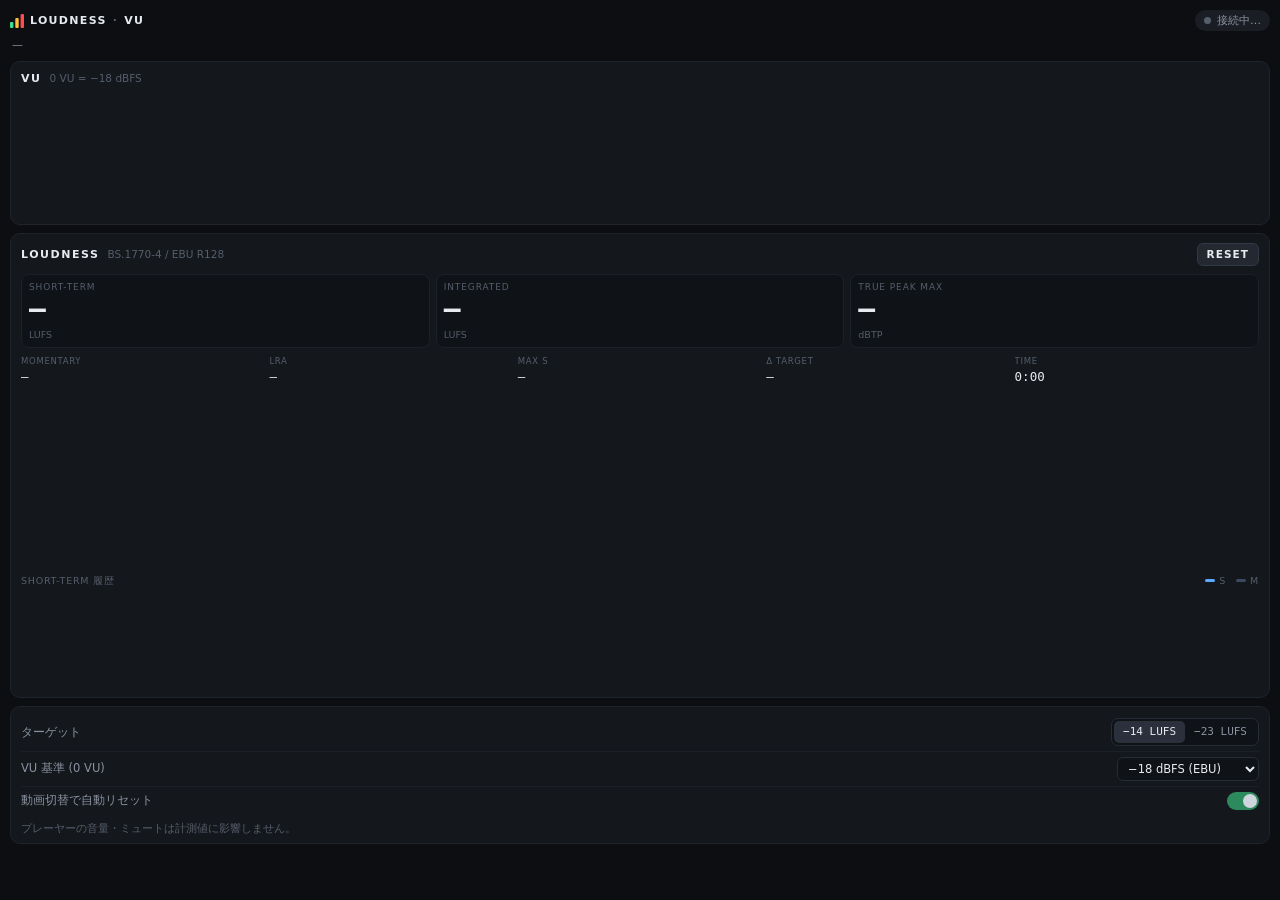
==== sidepanel/panel.html @ 613e08b9 "Add Loudness & VU meter Chrome extension Side panel meter for YouTube / HLS and any page media, meas" ====
<!doctype html>
<html lang="ja">
<head>
  <meta charset="utf-8">
  <meta name="viewport" content="width=device-width, initial-scale=1">
  <title>Loudness &amp; VU Meter</title>
  <link rel="stylesheet" href="panel.css">
</head>
<body>
  <header class="top">
    <div class="brand"><svg class="logo" viewBox="0 0 14 14" aria-hidden="true"><rect x="0" y="8" width="3.4" height="6" rx="1" fill="#3ee08f"/><rect x="5.3" y="4" width="3.4" height="10" rx="1" fill="#ffbf3c"/><rect x="10.6" y="0" width="3.4" height="14" rx="1" fill="#ff4d4f"/></svg>LOUDNESS<span class="dot">·</span>VU</div>
    <div class="status" id="status" data-kind="idle"><i></i><span>接続中…</span></div>
  </header>
  <div class="source" id="source" title="">—</div>
  <div class="notice" id="notice" hidden></div>

  <section class="card">
    <div class="card-head">
      <h2>VU</h2>
      <span class="sub" id="vuRefLabel">0 VU = −18 dBFS</span>
    </div>
    <canvas id="vu" class="cv-vu"></canvas>
  </section>

  <section class="card">
    <div class="card-head">
      <h2>LOUDNESS</h2>
      <span class="sub">BS.1770-4 / EBU R128</span>
      <button id="reset" class="btn" type="button" title="Integrated・最大値・LRA をリセット">RESET</button>
    </div>

    <div class="readouts">
      <div class="ro" id="roS"><label>SHORT-TERM</label><b>—</b><small>LUFS</small></div>
      <div class="ro" id="roI"><label>INTEGRATED</label><b>—</b><small>LUFS</small></div>
      <div class="ro" id="roTP"><label>TRUE PEAK MAX</label><b>—</b><small>dBTP</small></div>
    </div>

    <dl class="minis">
      <div><dt>MOMENTARY</dt><dd id="miM">—</dd></div>
      <div><dt>LRA</dt><dd id="miLRA">—</dd></div>
      <div><dt>MAX S</dt><dd id="miMaxS">—</dd></div>
      <div><dt>Δ TARGET</dt><dd id="miDelta">—</dd></div>
      <div><dt>TIME</dt><dd id="miTime">0:00</dd></div>
    </dl>

    <canvas id="bars" class="cv-bars"></canvas>
    <div class="hist-head"><span>SHORT-TERM 履歴</span><span class="legend"><i class="lg-s"></i>S <i class="lg-m"></i>M</span></div>
    <canvas id="hist" class="cv-hist"></canvas>
  </section>

  <section class="settings">
    <div class="row">
      <span class="lbl">ターゲット</span>
      <div class="seg" id="target" role="radiogroup">
        <button type="button" data-v="-14" role="radio">−14 LUFS</button>
        <button type="button" data-v="-23" role="radio">−23 LUFS</button>
      </div>
    </div>
    <div class="row">
      <label class="lbl" for="vuRef">VU 基準 (0 VU)</label>
      <select id="vuRef">
        <option value="-12">−12 dBFS</option>
        <option value="-14">−14 dBFS</option>
        <option value="-16">−16 dBFS</option>
        <option value="-18">−18 dBFS (EBU)</option>
        <option value="-20">−20 dBFS (SMPTE)</option>
      </select>
    </div>
    <div class="row">
      <label class="lbl" for="autoReset">動画切替で自動リセット</label>
      <input type="checkbox" id="autoReset" class="toggle">
    </div>
    <p class="foot" id="foot">プレーヤーの音量・ミュートは計測値に影響しません。</p>
  </section>

  <script src="panel.js"></script>
</body>
</html>
---- sidepanel/panel.css ----
:root {
  --bg: #0c0e11;
  --card: #14171c;
  --card-edge: #1f242b;
  --ink: #e7ebf0;
  --ink-dim: #8a93a0;
  --ink-faint: #555e6b;
  --green: #3ee08f;
  --amber: #ffbf3c;
  --red: #ff4d4f;
  --blue: #5aa9ff;
  --mono: ui-monospace, "SF Mono", "JetBrains Mono", Menlo, Consolas, monospace;
  color-scheme: dark;
}

* { box-sizing: border-box; }

html, body {
  margin: 0;
  background: var(--bg);
  color: var(--ink);
  font: 12px/1.4 system-ui, -apple-system, "Hiragino Sans", "Segoe UI", sans-serif;
  -webkit-font-smoothing: antialiased;
}

body { padding: 10px 10px 14px; min-width: 260px; }

.top {
  display: flex;
  align-items: center;
  justify-content: space-between;
  gap: 8px;
}

.brand {
  display: flex;
  align-items: center;
  gap: 6px;
  font-weight: 700;
  letter-spacing: 0.12em;
  font-size: 11px;
}
.brand .dot { color: var(--ink-faint); }
.logo { display: block; width: 14px; height: 14px; }

.status {
  display: flex;
  align-items: center;
  gap: 6px;
  padding: 3px 9px;
  border-radius: 999px;
  background: #1a1e24;
  color: var(--ink-dim);
  font-size: 11px;
  white-space: nowrap;
  max-width: 62%;
  overflow: hidden;
}
.status span { overflow: hidden; text-overflow: ellipsis; }
.status i {
  flex: none;
  width: 7px;
  height: 7px;
  border-radius: 50%;
  background: var(--ink-faint);
}
.status[data-kind="live"] { color: var(--ink); }
.status[data-kind="live"] i { background: var(--green); box-shadow: 0 0 6px var(--green); }
.status[data-kind="wait"] i { background: var(--amber); }
.status[data-kind="error"] i { background: var(--red); }

.source {
  margin: 6px 2px 8px;
  color: var(--ink-dim);
  font-size: 11px;
  white-space: nowrap;
  overflow: hidden;
  text-overflow: ellipsis;
}

.notice {
  margin: 0 0 8px;
  padding: 8px 10px;
  border-radius: 8px;
  background: #2a2112;
  border: 1px solid #4a3a17;
  color: #ffd98a;
  font-size: 11.5px;
}

.card {
  background: var(--card);
  border: 1px solid var(--card-edge);
  border-radius: 10px;
  padding: 9px 10px 10px;
  margin-bottom: 8px;
}

.card-head {
  display: flex;
  align-items: baseline;
  gap: 8px;
  margin-bottom: 8px;
}
.card-head h2 {
  margin: 0;
  font-size: 11px;
  letter-spacing: 0.14em;
  font-weight: 700;
}
.card-head .sub { color: var(--ink-faint); font-size: 10.5px; flex: 1; }

.btn {
  font: inherit;
  font-size: 10.5px;
  font-weight: 700;
  letter-spacing: 0.1em;
  color: var(--ink);
  background: #232831;
  border: 1px solid #323946;
  border-radius: 6px;
  padding: 3px 9px;
  cursor: pointer;
}
.btn:hover { background: #2b313c; }
.btn:active { transform: translateY(1px); }

canvas { display: block; width: 100%; }
.cv-vu { height: 120px; }
.cv-bars { height: 168px; margin-top: 10px; }
.cv-hist { height: 96px; }

.readouts {
  display: grid;
  grid-template-columns: repeat(3, 1fr);
  gap: 6px;
}
.ro {
  background: #0f1216;
  border: 1px solid #1c2128;
  border-radius: 8px;
  padding: 6px 7px 5px;
  min-width: 0;
}
.ro label {
  display: block;
  font-size: 9px;
  letter-spacing: 0.1em;
  color: var(--ink-faint);
  white-space: nowrap;
  overflow: hidden;
  text-overflow: ellipsis;
}
.ro b {
  display: block;
  font-family: var(--mono);
  font-variant-numeric: tabular-nums;
  font-size: clamp(18px, 7vw, 28px);
  font-weight: 600;
  line-height: 1.15;
  letter-spacing: -0.02em;
  color: var(--ink);
  transition: color 0.2s;
}
.ro small { color: var(--ink-faint); font-size: 9.5px; }
.ro[data-tone="ok"] b { color: var(--green); }
.ro[data-tone="warn"] b { color: var(--amber); }
.ro[data-tone="over"] b { color: var(--red); }

.minis {
  display: grid;
  grid-template-columns: repeat(5, 1fr);
  gap: 4px;
  margin: 8px 0 0;
}
.minis div { min-width: 0; }
.minis dt {
  font-size: 8.5px;
  letter-spacing: 0.08em;
  color: var(--ink-faint);
  white-space: nowrap;
  overflow: hidden;
  text-overflow: ellipsis;
}
.minis dd {
  margin: 0;
  font-family: var(--mono);
  font-variant-numeric: tabular-nums;
  font-size: 12.5px;
  color: var(--ink);
  white-space: nowrap;
}

.hist-head {
  display: flex;
  justify-content: space-between;
  margin: 10px 0 4px;
  font-size: 9.5px;
  letter-spacing: 0.08em;
  color: var(--ink-faint);
}
.legend { display: flex; align-items: center; gap: 4px; }
.legend i { display: inline-block; width: 10px; height: 3px; border-radius: 2px; margin-left: 6px; }
.lg-s { background: var(--blue); }
.lg-m { background: #3a4a60; }

.settings {
  background: var(--card);
  border: 1px solid var(--card-edge);
  border-radius: 10px;
  padding: 6px 10px 8px;
}
.row {
  display: flex;
  align-items: center;
  justify-content: space-between;
  gap: 8px;
  padding: 5px 0;
  border-bottom: 1px solid #1b2027;
}
.row:last-of-type { border-bottom: 0; }
.lbl { color: var(--ink-dim); font-size: 11.5px; }

.seg { display: flex; background: #0f1216; border: 1px solid #262c35; border-radius: 7px; padding: 2px; }
.seg button {
  font: inherit;
  font-size: 11px;
  font-family: var(--mono);
  color: var(--ink-dim);
  background: transparent;
  border: 0;
  border-radius: 5px;
  padding: 3px 9px;
  cursor: pointer;
}
.seg button[aria-checked="true"] { background: #2a313c; color: var(--ink); }

select {
  font: inherit;
  font-size: 11.5px;
  color: var(--ink);
  background: #0f1216;
  border: 1px solid #262c35;
  border-radius: 6px;
  padding: 3px 6px;
}

.toggle {
  appearance: none;
  width: 32px;
  height: 18px;
  border-radius: 999px;
  background: #2a2f37;
  position: relative;
  cursor: pointer;
  transition: background 0.15s;
  margin: 0;
}
.toggle::after {
  content: "";
  position: absolute;
  top: 2px;
  left: 2px;
  width: 14px;
  height: 14px;
  border-radius: 50%;
  background: #cfd5dc;
  transition: transform 0.15s;
}
.toggle:checked { background: #2c8a5c; }
.toggle:checked::after { transform: translateX(14px); }

button:focus-visible, select:focus-visible, .toggle:focus-visible {
  outline: 2px solid var(--blue);
  outline-offset: 1px;
}

.foot { margin: 6px 0 0; color: var(--ink-faint); font-size: 10.5px; }
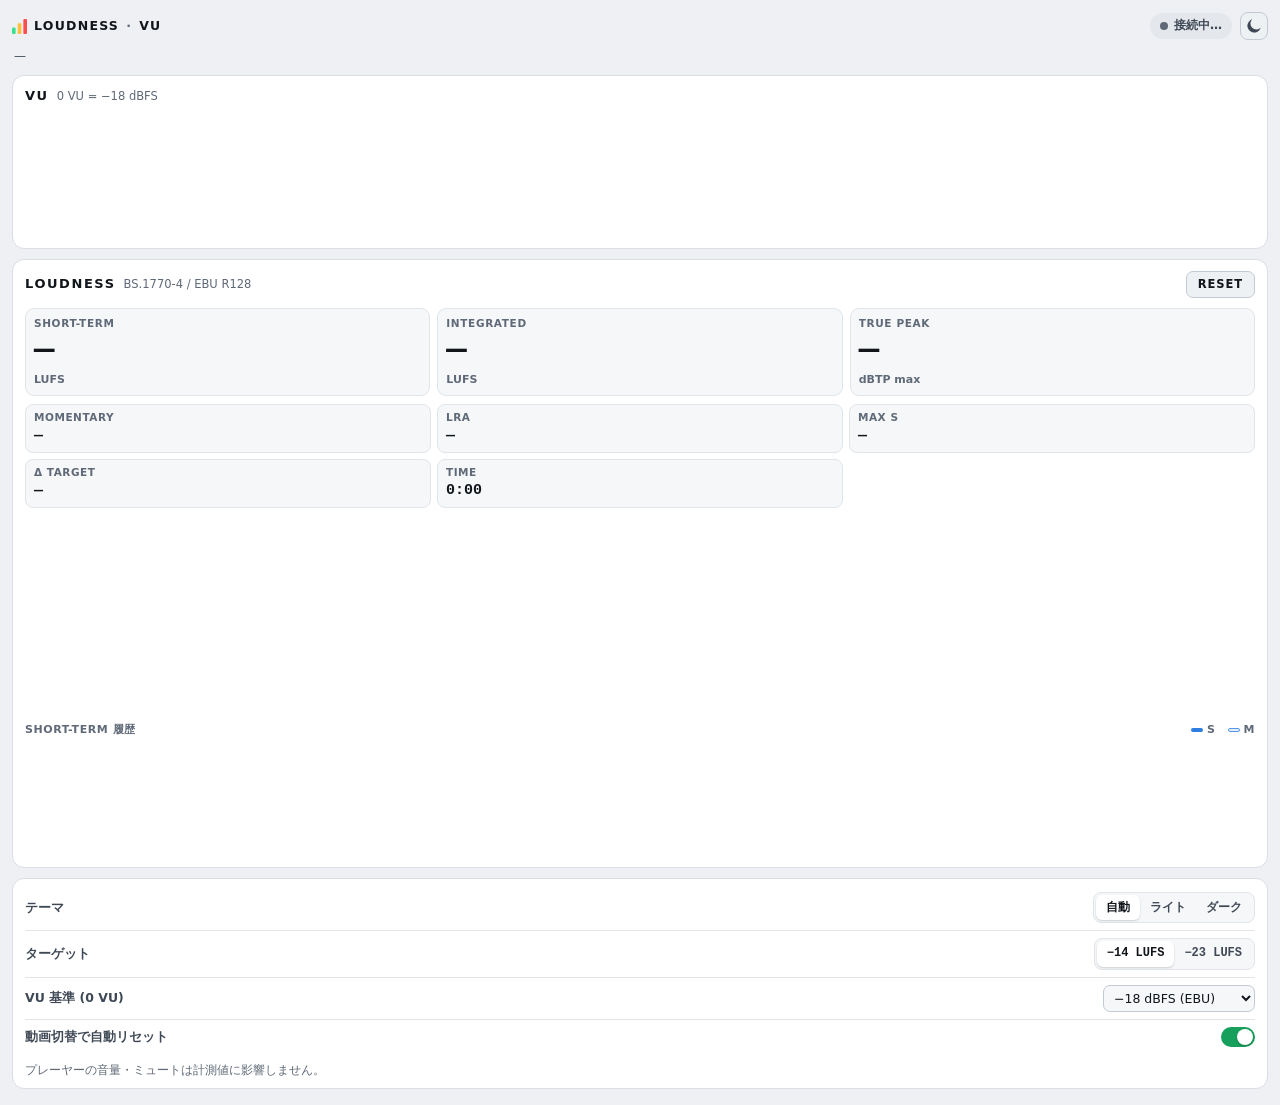
==== commit 83d8b0d2: "Improve side panel readability and add light/dark theme - Raise minimum text sizes (labels 10.5px+, " ====
--- a/sidepanel/panel.html
+++ b/sidepanel/panel.html
@@ -10,6 +10,10 @@
   <header class="top">
     <div class="brand"><svg class="logo" viewBox="0 0 14 14" aria-hidden="true"><rect x="0" y="8" width="3.4" height="6" rx="1" fill="#3ee08f"/><rect x="5.3" y="4" width="3.4" height="10" rx="1" fill="#ffbf3c"/><rect x="10.6" y="0" width="3.4" height="14" rx="1" fill="#ff4d4f"/></svg>LOUDNESS<span class="dot">·</span>VU</div>
     <div class="status" id="status" data-kind="idle"><i></i><span>接続中…</span></div>
+    <button id="themeBtn" class="icon-btn" type="button" title="ライト / ダーク切替" aria-label="ライト / ダーク切替">
+      <svg class="ic-moon" viewBox="0 0 16 16" aria-hidden="true"><path fill="currentColor" d="M6.2 1.3a6.8 6.8 0 1 0 8.5 8.5A5.6 5.6 0 0 1 6.2 1.3z"/></svg>
+      <svg class="ic-sun" viewBox="0 0 16 16" aria-hidden="true"><g fill="none" stroke="currentColor" stroke-width="1.6" stroke-linecap="round"><circle cx="8" cy="8" r="3"/><path d="M8 1v1.6M8 13.4V15M1 8h1.6M13.4 8H15M3 3l1.1 1.1M11.9 11.9 13 13M3 13l1.1-1.1M11.9 4.1 13 3"/></g></svg>
+    </button>
   </header>
   <div class="source" id="source" title="">—</div>
   <div class="notice" id="notice" hidden></div>
@@ -32,7 +36,7 @@
     <div class="readouts">
       <div class="ro" id="roS"><label>SHORT-TERM</label><b>—</b><small>LUFS</small></div>
       <div class="ro" id="roI"><label>INTEGRATED</label><b>—</b><small>LUFS</small></div>
-      <div class="ro" id="roTP"><label>TRUE PEAK MAX</label><b>—</b><small>dBTP</small></div>
+      <div class="ro" id="roTP"><label>TRUE PEAK</label><b>—</b><small>dBTP max</small></div>
     </div>
 
     <dl class="minis">
@@ -50,8 +54,16 @@
 
   <section class="settings">
     <div class="row">
+      <span class="lbl">テーマ</span>
+      <div class="seg" id="theme" role="radiogroup">
+        <button type="button" data-v="auto" role="radio">自動</button>
+        <button type="button" data-v="light" role="radio">ライト</button>
+        <button type="button" data-v="dark" role="radio">ダーク</button>
+      </div>
+    </div>
+    <div class="row">
       <span class="lbl">ターゲット</span>
-      <div class="seg" id="target" role="radiogroup">
+      <div class="seg mono" id="target" role="radiogroup">
         <button type="button" data-v="-14" role="radio">−14 LUFS</button>
         <button type="button" data-v="-23" role="radio">−23 LUFS</button>
       </div>
--- a/sidepanel/panel.css
+++ b/sidepanel/panel.css
@@ -1,15 +1,148 @@
+/* Theme tokens: light by default, dark via OS preference (auto) or data-theme. */
 :root {
+  --bg: #eef0f3;
+  --card: #ffffff;
+  --card-edge: #d9dee5;
+  --inset: #f5f7f9;
+  --inset-edge: #e1e5ea;
+  --ink: #12161b;
+  --ink-dim: #3f4855;
+  --ink-faint: #5f6977;
+  --chip: #e4e8ed;
+  --btn: #eef1f4;
+  --btn-edge: #c3cad4;
+  --btn-hover: #e2e6eb;
+  --seg-on: #ffffff;
+  --seg-on-shadow: 0 1px 2px rgba(18, 22, 27, 0.18);
+  --tone-ok: #0b8a50;
+  --tone-warn: #a35f00;
+  --tone-over: #cf2228;
+  --live: #16b665;
+  --wait: #d18b00;
+  --notice-bg: #fff4dc;
+  --notice-edge: #efcf86;
+  --notice-ink: #5c3f00;
+  --focus: #2f7de1;
+  --toggle-off: #c3cad4;
+  --toggle-on: #16a05c;
+
+  /* Canvas colours (read by panel.js). */
+  --cv-bezel: #c9ced6;
+  --cv-track: #e8ebef;
+  --cv-groove: rgba(255, 255, 255, 0.6);
+  --cv-grid: #e1e5ea;
+  --cv-axis: #5f6977;
+  --cv-label: #3f4855;
+  --cv-hist-bg: #f5f7f9;
+  --cv-hist-m: rgba(47, 125, 225, 0.16);
+  --cv-hist-s: #2f7de1;
+  --cv-target: #c27c00;
+  --cv-over: #d1262a;
+  --cv-hold: #12161b;
+  --meter-lo: #1d9a5e;
+  --meter-ok: #2fc77a;
+  --meter-warn: #f0a90a;
+  --meter-over: #e5383b;
+
+  --sun: none;
+  --moon: block;
+  --mono: ui-monospace, "SF Mono", "JetBrains Mono", Menlo, Consolas, monospace;
+  color-scheme: light;
+}
+
+@media (prefers-color-scheme: dark) {
+  :root:not([data-theme="light"]) {
+    --bg: #0c0e11;
+    --card: #15181d;
+    --card-edge: #252b33;
+    --inset: #0f1216;
+    --inset-edge: #232931;
+    --ink: #eef1f5;
+    --ink-dim: #b3bcc8;
+    --ink-faint: #8d98a6;
+    --chip: #1d2229;
+    --btn: #232831;
+    --btn-edge: #3a4250;
+    --btn-hover: #2b313c;
+    --seg-on: #2f3743;
+    --seg-on-shadow: none;
+    --tone-ok: #4be89a;
+    --tone-warn: #ffc54d;
+    --tone-over: #ff5f61;
+    --live: #3ee08f;
+    --wait: #ffbf3c;
+    --notice-bg: #2a2112;
+    --notice-edge: #4a3a17;
+    --notice-ink: #ffd98a;
+    --focus: #5aa9ff;
+    --toggle-off: #39404b;
+    --toggle-on: #2c8a5c;
+    --cv-bezel: #08090b;
+    --cv-track: #0d1014;
+    --cv-groove: rgba(13, 16, 20, 0.55);
+    --cv-grid: #232a33;
+    --cv-axis: #8d98a6;
+    --cv-label: #b3bcc8;
+    --cv-hist-bg: #0f1216;
+    --cv-hist-m: rgba(90, 169, 255, 0.2);
+    --cv-hist-s: #5aa9ff;
+    --cv-target: #ffbf3c;
+    --cv-over: #ff4d4f;
+    --cv-hold: #eef1f5;
+    --meter-lo: #1f8a58;
+    --meter-ok: #3ee08f;
+    --meter-warn: #ffbf3c;
+    --meter-over: #ff4d4f;
+    --sun: block;
+    --moon: none;
+    color-scheme: dark;
+  }
+}
+
+:root[data-theme="dark"] {
   --bg: #0c0e11;
-  --card: #14171c;
-  --card-edge: #1f242b;
-  --ink: #e7ebf0;
-  --ink-dim: #8a93a0;
-  --ink-faint: #555e6b;
-  --green: #3ee08f;
-  --amber: #ffbf3c;
-  --red: #ff4d4f;
-  --blue: #5aa9ff;
-  --mono: ui-monospace, "SF Mono", "JetBrains Mono", Menlo, Consolas, monospace;
+  --card: #15181d;
+  --card-edge: #252b33;
+  --inset: #0f1216;
+  --inset-edge: #232931;
+  --ink: #eef1f5;
+  --ink-dim: #b3bcc8;
+  --ink-faint: #8d98a6;
+  --chip: #1d2229;
+  --btn: #232831;
+  --btn-edge: #3a4250;
+  --btn-hover: #2b313c;
+  --seg-on: #2f3743;
+  --seg-on-shadow: none;
+  --tone-ok: #4be89a;
+  --tone-warn: #ffc54d;
+  --tone-over: #ff5f61;
+  --live: #3ee08f;
+  --wait: #ffbf3c;
+  --notice-bg: #2a2112;
+  --notice-edge: #4a3a17;
+  --notice-ink: #ffd98a;
+  --focus: #5aa9ff;
+  --toggle-off: #39404b;
+  --toggle-on: #2c8a5c;
+  --cv-bezel: #08090b;
+  --cv-track: #0d1014;
+  --cv-groove: rgba(13, 16, 20, 0.55);
+  --cv-grid: #232a33;
+  --cv-axis: #8d98a6;
+  --cv-label: #b3bcc8;
+  --cv-hist-bg: #0f1216;
+  --cv-hist-m: rgba(90, 169, 255, 0.2);
+  --cv-hist-s: #5aa9ff;
+  --cv-target: #ffbf3c;
+  --cv-over: #ff4d4f;
+  --cv-hold: #eef1f5;
+  --meter-lo: #1f8a58;
+  --meter-ok: #3ee08f;
+  --meter-warn: #ffbf3c;
+  --meter-over: #ff4d4f;
+  --sun: block;
+  --moon: none;
   color-scheme: dark;
 }
 
@@ -19,133 +152,154 @@
   margin: 0;
   background: var(--bg);
   color: var(--ink);
-  font: 12px/1.4 system-ui, -apple-system, "Hiragino Sans", "Segoe UI", sans-serif;
+  font: 13px/1.45 system-ui, -apple-system, "Hiragino Sans", "Segoe UI", sans-serif;
   -webkit-font-smoothing: antialiased;
 }
 
-body { padding: 10px 10px 14px; min-width: 260px; }
+body { padding: 12px 12px 16px; min-width: 260px; }
 
 .top {
   display: flex;
   align-items: center;
-  justify-content: space-between;
   gap: 8px;
 }
 
 .brand {
   display: flex;
   align-items: center;
+  gap: 7px;
+  font-weight: 700;
+  letter-spacing: 0.1em;
+  font-size: 12.5px;
+  flex: 1;
+  min-width: 0;
+}
+.brand .dot { color: var(--ink-faint); }
+.logo { display: block; width: 15px; height: 15px; flex: none; }
+
+.status {
+  display: flex;
+  align-items: center;
   gap: 6px;
-  font-weight: 700;
-  letter-spacing: 0.12em;
-  font-size: 11px;
-}
-.brand .dot { color: var(--ink-faint); }
-.logo { display: block; width: 14px; height: 14px; }
-
-.status {
-  display: flex;
-  align-items: center;
-  gap: 6px;
-  padding: 3px 9px;
+  padding: 4px 10px;
   border-radius: 999px;
-  background: #1a1e24;
+  background: var(--chip);
   color: var(--ink-dim);
-  font-size: 11px;
+  font-size: 12px;
+  font-weight: 600;
   white-space: nowrap;
-  max-width: 62%;
+  max-width: 55%;
   overflow: hidden;
 }
 .status span { overflow: hidden; text-overflow: ellipsis; }
 .status i {
   flex: none;
-  width: 7px;
-  height: 7px;
+  width: 8px;
+  height: 8px;
   border-radius: 50%;
   background: var(--ink-faint);
 }
 .status[data-kind="live"] { color: var(--ink); }
-.status[data-kind="live"] i { background: var(--green); box-shadow: 0 0 6px var(--green); }
-.status[data-kind="wait"] i { background: var(--amber); }
-.status[data-kind="error"] i { background: var(--red); }
+.status[data-kind="live"] i { background: var(--live); box-shadow: 0 0 6px var(--live); }
+.status[data-kind="wait"] i { background: var(--wait); }
+.status[data-kind="error"] i { background: var(--tone-over); }
+
+.icon-btn {
+  flex: none;
+  display: grid;
+  place-items: center;
+  width: 28px;
+  height: 28px;
+  padding: 0;
+  color: var(--ink-dim);
+  background: var(--btn);
+  border: 1px solid var(--btn-edge);
+  border-radius: 8px;
+  cursor: pointer;
+}
+.icon-btn:hover { background: var(--btn-hover); color: var(--ink); }
+.icon-btn svg { width: 16px; height: 16px; }
+.ic-sun { display: var(--sun); }
+.ic-moon { display: var(--moon); }
 
 .source {
-  margin: 6px 2px 8px;
+  margin: 8px 2px 10px;
   color: var(--ink-dim);
-  font-size: 11px;
+  font-size: 12px;
   white-space: nowrap;
   overflow: hidden;
   text-overflow: ellipsis;
 }
 
 .notice {
-  margin: 0 0 8px;
-  padding: 8px 10px;
+  margin: 0 0 10px;
+  padding: 9px 11px;
   border-radius: 8px;
-  background: #2a2112;
-  border: 1px solid #4a3a17;
-  color: #ffd98a;
-  font-size: 11.5px;
+  background: var(--notice-bg);
+  border: 1px solid var(--notice-edge);
+  color: var(--notice-ink);
+  font-size: 12.5px;
 }
 
 .card {
   background: var(--card);
   border: 1px solid var(--card-edge);
-  border-radius: 10px;
-  padding: 9px 10px 10px;
-  margin-bottom: 8px;
+  border-radius: 12px;
+  padding: 11px 12px 12px;
+  margin-bottom: 10px;
 }
 
 .card-head {
   display: flex;
-  align-items: baseline;
+  align-items: center;
   gap: 8px;
-  margin-bottom: 8px;
+  margin-bottom: 10px;
 }
 .card-head h2 {
   margin: 0;
-  font-size: 11px;
-  letter-spacing: 0.14em;
-  font-weight: 700;
-}
-.card-head .sub { color: var(--ink-faint); font-size: 10.5px; flex: 1; }
+  font-size: 13px;
+  letter-spacing: 0.12em;
+  font-weight: 700;
+}
+.card-head .sub { color: var(--ink-faint); font-size: 11.5px; flex: 1; }
 
 .btn {
   font: inherit;
-  font-size: 10.5px;
-  font-weight: 700;
-  letter-spacing: 0.1em;
+  font-size: 11.5px;
+  font-weight: 700;
+  letter-spacing: 0.08em;
   color: var(--ink);
-  background: #232831;
-  border: 1px solid #323946;
-  border-radius: 6px;
-  padding: 3px 9px;
+  background: var(--btn);
+  border: 1px solid var(--btn-edge);
+  border-radius: 7px;
+  padding: 4px 11px;
   cursor: pointer;
 }
-.btn:hover { background: #2b313c; }
+.btn:hover { background: var(--btn-hover); }
 .btn:active { transform: translateY(1px); }
 
 canvas { display: block; width: 100%; }
 .cv-vu { height: 120px; }
-.cv-bars { height: 168px; margin-top: 10px; }
-.cv-hist { height: 96px; }
+.cv-bars { height: 190px; margin-top: 12px; }
+.cv-hist { height: 112px; }
 
 .readouts {
   display: grid;
   grid-template-columns: repeat(3, 1fr);
-  gap: 6px;
+  gap: 7px;
 }
 .ro {
-  background: #0f1216;
-  border: 1px solid #1c2128;
-  border-radius: 8px;
-  padding: 6px 7px 5px;
+  background: var(--inset);
+  border: 1px solid var(--inset-edge);
+  border-radius: 9px;
+  padding: 7px 8px 6px;
   min-width: 0;
 }
 .ro label {
   display: block;
-  font-size: 9px;
-  letter-spacing: 0.1em;
+  font-size: 10.5px;
+  font-weight: 700;
+  letter-spacing: 0.06em;
   color: var(--ink-faint);
   white-space: nowrap;
   overflow: hidden;
@@ -155,28 +309,35 @@
   display: block;
   font-family: var(--mono);
   font-variant-numeric: tabular-nums;
-  font-size: clamp(18px, 7vw, 28px);
-  font-weight: 600;
+  font-size: clamp(22px, 8vw, 34px);
+  font-weight: 650;
   line-height: 1.15;
   letter-spacing: -0.02em;
   color: var(--ink);
   transition: color 0.2s;
 }
-.ro small { color: var(--ink-faint); font-size: 9.5px; }
-.ro[data-tone="ok"] b { color: var(--green); }
-.ro[data-tone="warn"] b { color: var(--amber); }
-.ro[data-tone="over"] b { color: var(--red); }
+.ro small { color: var(--ink-faint); font-size: 11px; font-weight: 600; }
+.ro[data-tone="ok"] b { color: var(--tone-ok); }
+.ro[data-tone="warn"] b { color: var(--tone-warn); }
+.ro[data-tone="over"] b { color: var(--tone-over); }
 
 .minis {
   display: grid;
-  grid-template-columns: repeat(5, 1fr);
-  gap: 4px;
+  grid-template-columns: repeat(3, 1fr);
+  gap: 6px;
   margin: 8px 0 0;
 }
-.minis div { min-width: 0; }
+.minis div {
+  min-width: 0;
+  padding: 5px 8px;
+  border-radius: 8px;
+  background: var(--inset);
+  border: 1px solid var(--inset-edge);
+}
 .minis dt {
-  font-size: 8.5px;
-  letter-spacing: 0.08em;
+  font-size: 10.5px;
+  font-weight: 700;
+  letter-spacing: 0.05em;
   color: var(--ink-faint);
   white-space: nowrap;
   overflow: hidden;
@@ -186,7 +347,8 @@
   margin: 0;
   font-family: var(--mono);
   font-variant-numeric: tabular-nums;
-  font-size: 12.5px;
+  font-size: 15px;
+  font-weight: 600;
   color: var(--ink);
   white-space: nowrap;
 }
@@ -194,85 +356,96 @@
 .hist-head {
   display: flex;
   justify-content: space-between;
-  margin: 10px 0 4px;
-  font-size: 9.5px;
-  letter-spacing: 0.08em;
+  align-items: center;
+  margin: 12px 0 5px;
+  font-size: 11px;
+  font-weight: 700;
+  letter-spacing: 0.05em;
   color: var(--ink-faint);
 }
 .legend { display: flex; align-items: center; gap: 4px; }
-.legend i { display: inline-block; width: 10px; height: 3px; border-radius: 2px; margin-left: 6px; }
-.lg-s { background: var(--blue); }
-.lg-m { background: #3a4a60; }
+.legend i { display: inline-block; width: 12px; height: 4px; border-radius: 2px; margin-left: 8px; }
+.lg-s { background: var(--cv-hist-s); }
+.lg-m { background: var(--cv-hist-m); outline: 1px solid var(--cv-hist-s); outline-offset: -1px; opacity: 0.8; }
 
 .settings {
   background: var(--card);
   border: 1px solid var(--card-edge);
-  border-radius: 10px;
-  padding: 6px 10px 8px;
+  border-radius: 12px;
+  padding: 6px 12px 10px;
 }
 .row {
   display: flex;
   align-items: center;
   justify-content: space-between;
   gap: 8px;
-  padding: 5px 0;
-  border-bottom: 1px solid #1b2027;
+  padding: 7px 0;
+  border-bottom: 1px solid var(--inset-edge);
 }
 .row:last-of-type { border-bottom: 0; }
-.lbl { color: var(--ink-dim); font-size: 11.5px; }
-
-.seg { display: flex; background: #0f1216; border: 1px solid #262c35; border-radius: 7px; padding: 2px; }
+.lbl { color: var(--ink-dim); font-size: 12.5px; font-weight: 600; }
+
+.seg {
+  display: flex;
+  background: var(--inset);
+  border: 1px solid var(--inset-edge);
+  border-radius: 8px;
+  padding: 2px;
+}
 .seg button {
   font: inherit;
-  font-size: 11px;
-  font-family: var(--mono);
+  font-size: 12px;
+  font-weight: 600;
   color: var(--ink-dim);
   background: transparent;
   border: 0;
-  border-radius: 5px;
-  padding: 3px 9px;
+  border-radius: 6px;
+  padding: 4px 10px;
   cursor: pointer;
 }
-.seg button[aria-checked="true"] { background: #2a313c; color: var(--ink); }
+.seg.mono button { font-family: var(--mono); }
+.seg button[aria-checked="true"] { background: var(--seg-on); color: var(--ink); box-shadow: var(--seg-on-shadow); }
 
 select {
   font: inherit;
-  font-size: 11.5px;
+  font-size: 12.5px;
   color: var(--ink);
-  background: #0f1216;
-  border: 1px solid #262c35;
-  border-radius: 6px;
-  padding: 3px 6px;
+  background: var(--inset);
+  border: 1px solid var(--btn-edge);
+  border-radius: 7px;
+  padding: 4px 6px;
 }
 
 .toggle {
   appearance: none;
-  width: 32px;
-  height: 18px;
+  width: 34px;
+  height: 20px;
   border-radius: 999px;
-  background: #2a2f37;
+  background: var(--toggle-off);
   position: relative;
   cursor: pointer;
   transition: background 0.15s;
   margin: 0;
+  flex: none;
 }
 .toggle::after {
   content: "";
   position: absolute;
   top: 2px;
   left: 2px;
-  width: 14px;
-  height: 14px;
+  width: 16px;
+  height: 16px;
   border-radius: 50%;
-  background: #cfd5dc;
+  background: #fff;
+  box-shadow: 0 1px 2px rgba(0, 0, 0, 0.25);
   transition: transform 0.15s;
 }
-.toggle:checked { background: #2c8a5c; }
+.toggle:checked { background: var(--toggle-on); }
 .toggle:checked::after { transform: translateX(14px); }
 
 button:focus-visible, select:focus-visible, .toggle:focus-visible {
-  outline: 2px solid var(--blue);
+  outline: 2px solid var(--focus);
   outline-offset: 1px;
 }
 
-.foot { margin: 6px 0 0; color: var(--ink-faint); font-size: 10.5px; }
+.foot { margin: 8px 0 0; color: var(--ink-faint); font-size: 11.5px; }
